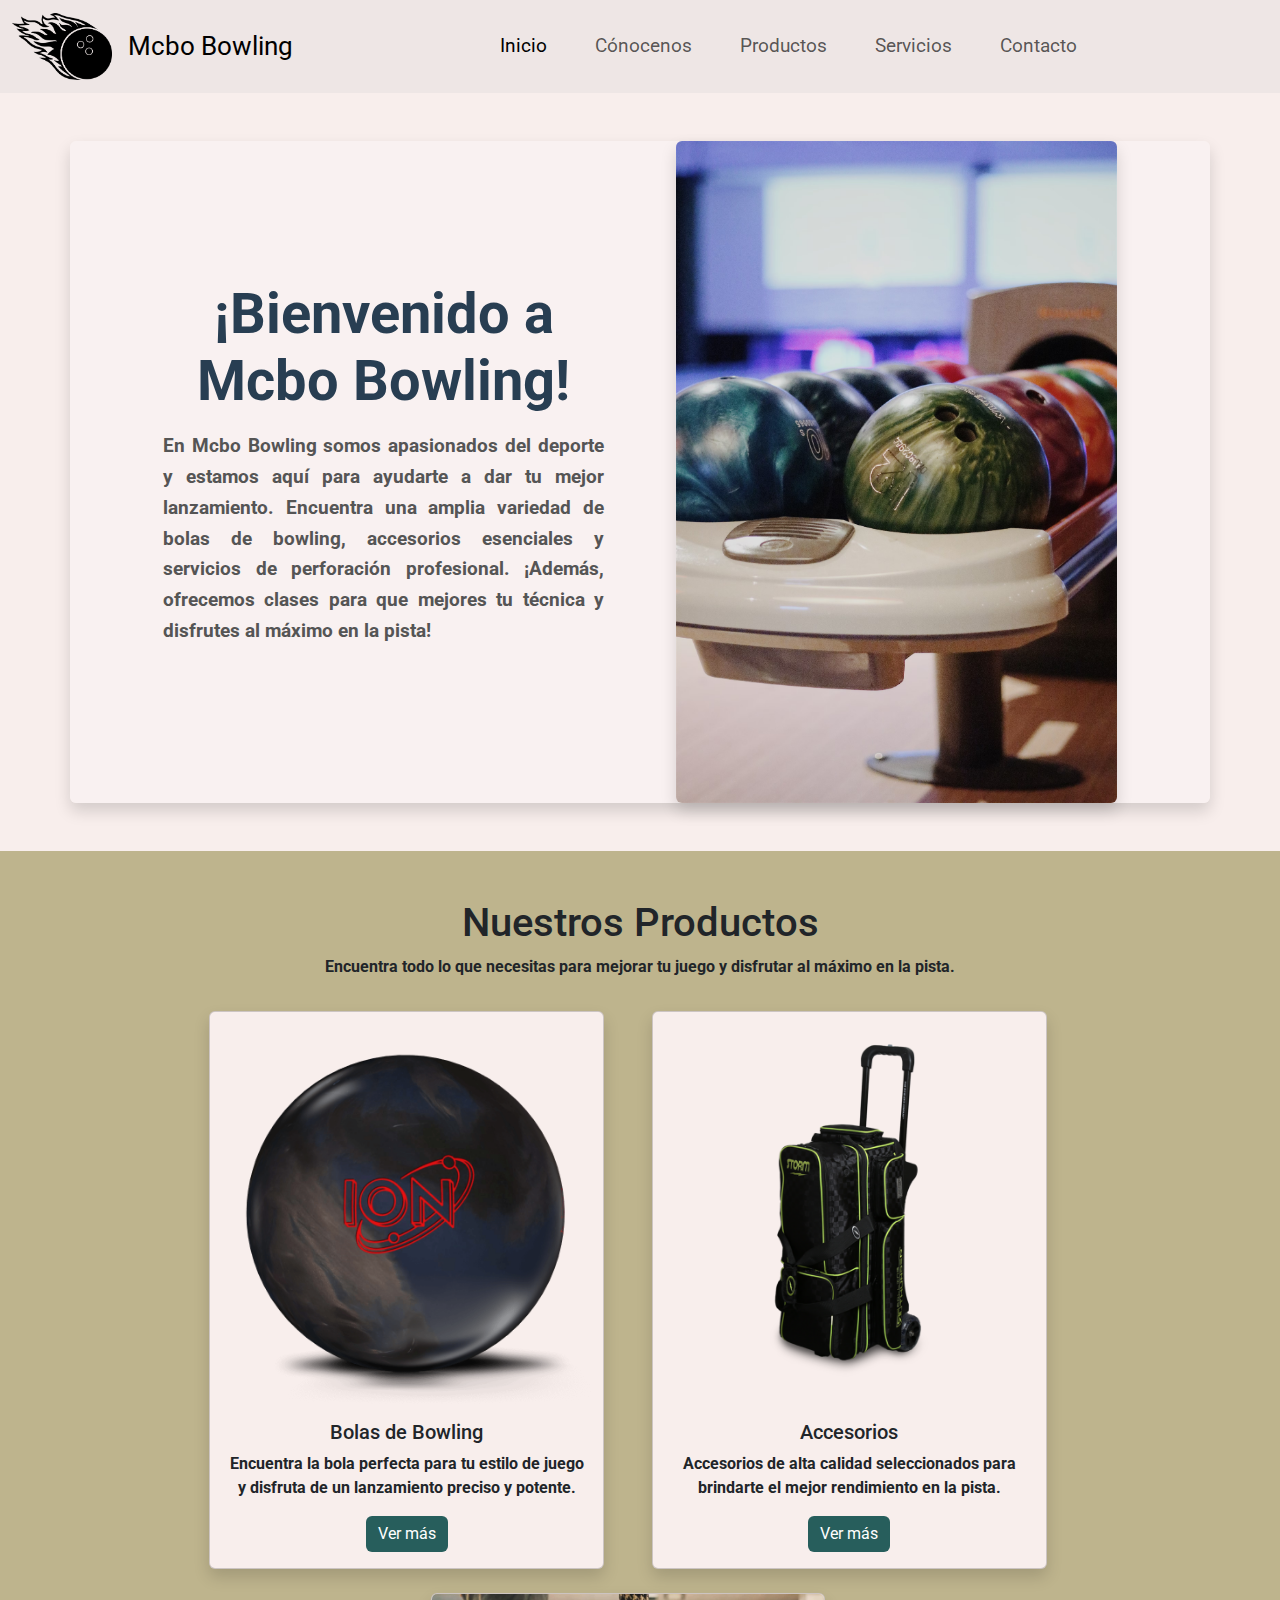
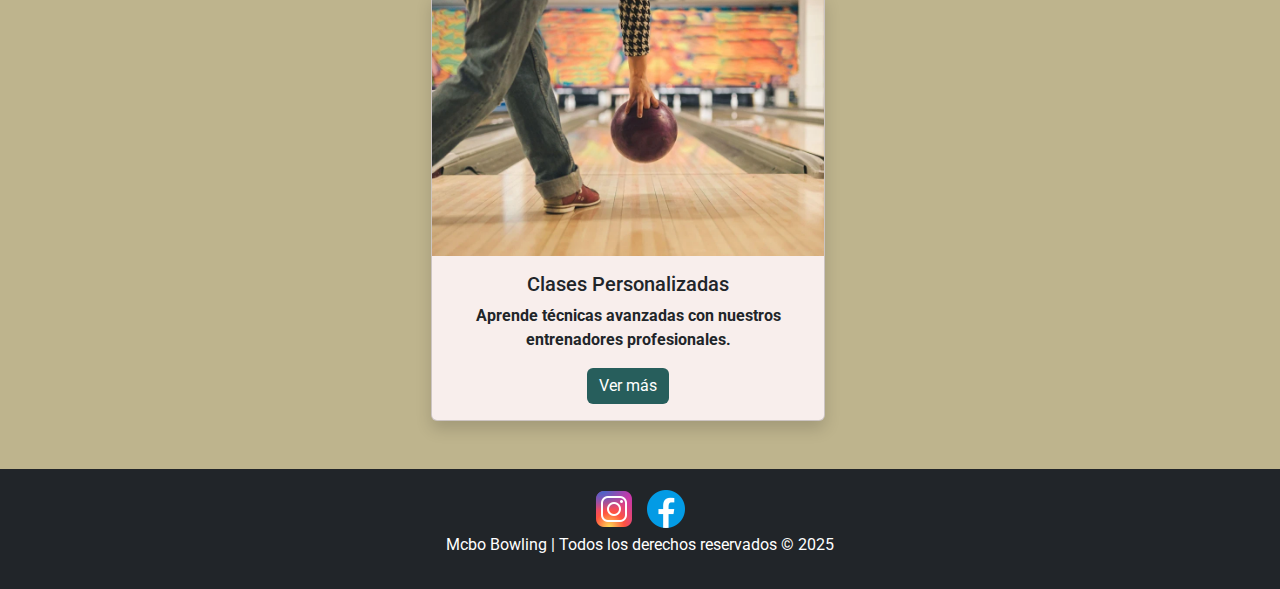
==== index.html @ 4216697a "Entrega número 2 de Codehouse" ====
<!DOCTYPE html>
<html lang="es">
<head>
    <meta charset="UTF-8">
    <meta name="viewport" content="width=device-width, initial-scale=1.0">
    <!-- Fonts -->
    <link rel="preconnect" href="https://fonts.googleapis.com">
    <link rel="preconnect" href="https://fonts.gstatic.com" crossorigin>
    <link href="https://fonts.googleapis.com/css2?family=Roboto:ital,wght@0,100..900;1,100..900&display=swap" rel="stylesheet">
    <!-- Favicon -->
    <link rel="icon" href="img/favicon.ico" type="image/x-icon">

    <title>Mcbo Bowling | Store</title>
    <!-- Bootstrap -->
    <link href="https://cdn.jsdelivr.net/npm/bootstrap@5.3.3/dist/css/bootstrap.min.css" rel="stylesheet" integrity="sha384-QWTKZyjpPEjISv5WaRU9OFeRpok6YctnYmDr5pNlyT2bRjXh0JMhjY6hW+ALEwIH" crossorigin="anonymous">
    <!-- Custom CSS -->
    <link rel="stylesheet" href="./css/styles.css">
</head>

<body>
    <!-- Navbar -->
  <nav class="navbar navbar-expand-lg navbar-light  fixed-top">
    <div class="container-fluid">
      <a class="navbar-brand d-flex align-items-center " href="#">
        <img class="me-3" src="./img/logo.png" alt="logo">
        Mcbo Bowling
      </a>
      <button class="navbar-toggler" type="button" data-bs-toggle="collapse" data-bs-target="#navbarNav" aria-controls="navbarNav" aria-expanded="false" aria-label="Toggle navigation">
        <span class="navbar-toggler-icon"></span>
      </button>
      <div class="collapse navbar-collapse text-center" id="navbarNav">
        <ul class="navbar-nav w-100 d-flex justify-content-center">
          <li class="nav-item">
            <a class="nav-link active" aria-current="page" href="#">Inicio</a>
          </li>
          <li class="nav-item">
            <a class="nav-link" href="./pages/conocenos.html">Cónocenos</a>
          </li>
          <li class="nav-item">
            <a class="nav-link" href="./pages/productos.html">Productos</a>
          </li>
          <li class="nav-item">
            <a class="nav-link" href="./pages/servicios.html">Servicios</a>
          </li>
          <li class="nav-item">
            <a class="nav-link" href="./pages/contactanos.html">Contacto</a>
          </li>
        </ul>
      </div>
    </div>
  </nav>

  <!-- Main Content -->
  <main class="">

    <!-- Hero -->
    <div class="container hero-container row my-5 mx-auto gap-5 justify-content-center align-items-center rounded shadow">

      <div class="col-12 col-md-5 text-center justify-content-center  hero-text">
        <h1 class="hero-title">¡Bienvenido a Mcbo Bowling!</h1>
        <p class="hero-paragraph">En Mcbo Bowling somos apasionados del deporte y estamos aquí para ayudarte a dar tu mejor lanzamiento. Encuentra una amplia variedad de bolas de bowling, accesorios esenciales y servicios de perforación profesional. ¡Además, ofrecemos clases para que mejores tu técnica y disfrutes al máximo en la pista!</p>
      </div>
      <div class="col-12 col-md-5 hero-image justify-content-end"> 
        <img class="img-fluid rounded shadow" src="./img/hero-img.png" alt="hero image">
      </div>
    </div>

    <!-- Products Section -->
      
    <section class="products-section py-5">
      <div class="container text-center pb-3">
        <h2 class="products-title">Nuestros Productos</h2>
        <p>Encuentra todo lo que necesitas para mejorar tu juego y disfrutar al máximo en la pista.</p>
      </div>

      
        <div class="container-fluid container-products  row justify-content-center gap-4">
        <!-- Card 1 -->
        <div class="col-12 col-md-4 product-card ">
            <div class="card shadow h-100">
                <img src="./img/bowling_ball.png" class="card-img-top img-fluid " alt="Bola de bowling">
                <div class="card-body text-center">
                    <h5 class="card-title">Bolas de Bowling</h5>
                    <p class="card-text">Encuentra la bola perfecta para tu estilo de juego y disfruta de un lanzamiento preciso y potente.</p>
                    <a href="#" class="btn btn-primary">Ver más</a>
                </div>
            </div>
        </div>

        <!-- Card 2 -->
        <div class="col-12 col-md-4 product-card">
            <div class="card shadow h-100">
                <img src="./img/accesorio1.jpg" class="card-img-top img-fluid" alt="Bola de bowling">
                <div class="card-body text-center">
                    <h5 class="card-title">Accesorios</h5>
                    <p class="card-text">Accesorios de alta calidad seleccionados para brindarte el mejor rendimiento en la pista.</p>
                    <a href="#" class="btn btn-primary">Ver más</a>
                </div>
            </div>
        </div>

        <!-- Card 3 -->
        <div class="col-12 col-md-4 product-card">
            <div class="card shadow h-100">
              <img src="./img/clases.jpg" class="card-img-top img-fluid" alt="Bola de bowling">
              <div class="card-body text-center">
                <h5 class="card-title">Clases Personalizadas</h5>
                <p class="card-text">Aprende técnicas avanzadas con nuestros entrenadores profesionales.</p>
                <a href="#" class="btn btn-primary">Ver más</a>
              </div>
            </div>
        </div>
    </div>
  </section>
</main>

<!-- Footer -->

<footer>
    <div class="container-fluid bg-dark text-white text-center p-3">
      <a href="http://instagram.com" target="_blank"><img src="../img/instagram.png" alt="logo de instagram"></a>
      <a href="http://facebook.com" target="_blank"><img src="../img/facebook.png" alt="logo de facebook"></a>
      <p>Mcbo Bowling | Todos los derechos reservados &copy; 2025</p>
    </div>


</footer>

    
    <script src="https://cdn.jsdelivr.net/npm/bootstrap@5.3.3/dist/js/bootstrap.bundle.min.js" integrity="sha384-YvpcrYf0tY3lHB60NNkmXc5s9fDVZLESaAA55NDzOxhy9GkcIdslK1eN7N6jIeHz" crossorigin="anonymous"></script>
</body>
</html>
---- css/styles.css ----
/* General Styles */

*{
    margin: 0;
    padding: 0;
    box-sizing: border-box;
}


body{
    min-height: 100vh;
    padding-top: 93px;
    background-color: #f8eeec;
    font-family: 'Roboto', sans-serif;
    display: flex;
    flex-direction: column;
}

main {
    flex: 1;
}

.btn{
    background-color: #275e5c;
    border: none;
}

/* Navbar Styles */

.navbar{
    background-color: #eee6e5;
}

.navbar-brand img{
    width: 100px; height: auto;
}

.navbar-brand{
    font-size: 1.6rem;
}

.navbar-nav{
    font-size: 1.2rem;
}

.nav-item{
    padding: 0 1rem;
}

@media (max-width: 390px) {
    .navbar-brand {
        font-size: 1.3rem;
    }


}

/* Index Page */

/* Main  Styles */

.hero-container{
    background-color: #faf2f2b6;
}

.hero-text{
    color: #283e52;
}

.hero-title{ 
    text-align: center;
    font-size: 3.5rem;
    font-weight: bold;
    margin-bottom: 1rem;
}

.hero-paragraph{
    font-size: 1.2rem;
    font-weight: bold;
    line-height: 1.6;
    color: #555;
    text-align: justify;
}

/* Product Section Styles */

.products-section{
    background-color: #beb48d;
    font-weight: bold;
}

.products-title{
    font-size: 2.5rem;
}


.card{
    background-color: #f8eeec;
}

/* Conocenos Page */

.conocenos-container img{
    width: 100%;
    max-width: 400px;
    height: auto;
}

.team-member img{
    width: 100%;
    max-width: 400px;
    height: auto;
}



/* Productos page */

.carousel{
    width: 300px;
}

.carousel-item{
   background-color:#adacb1 ; 
}


/* Servicios Page */



/* Contacto Page */
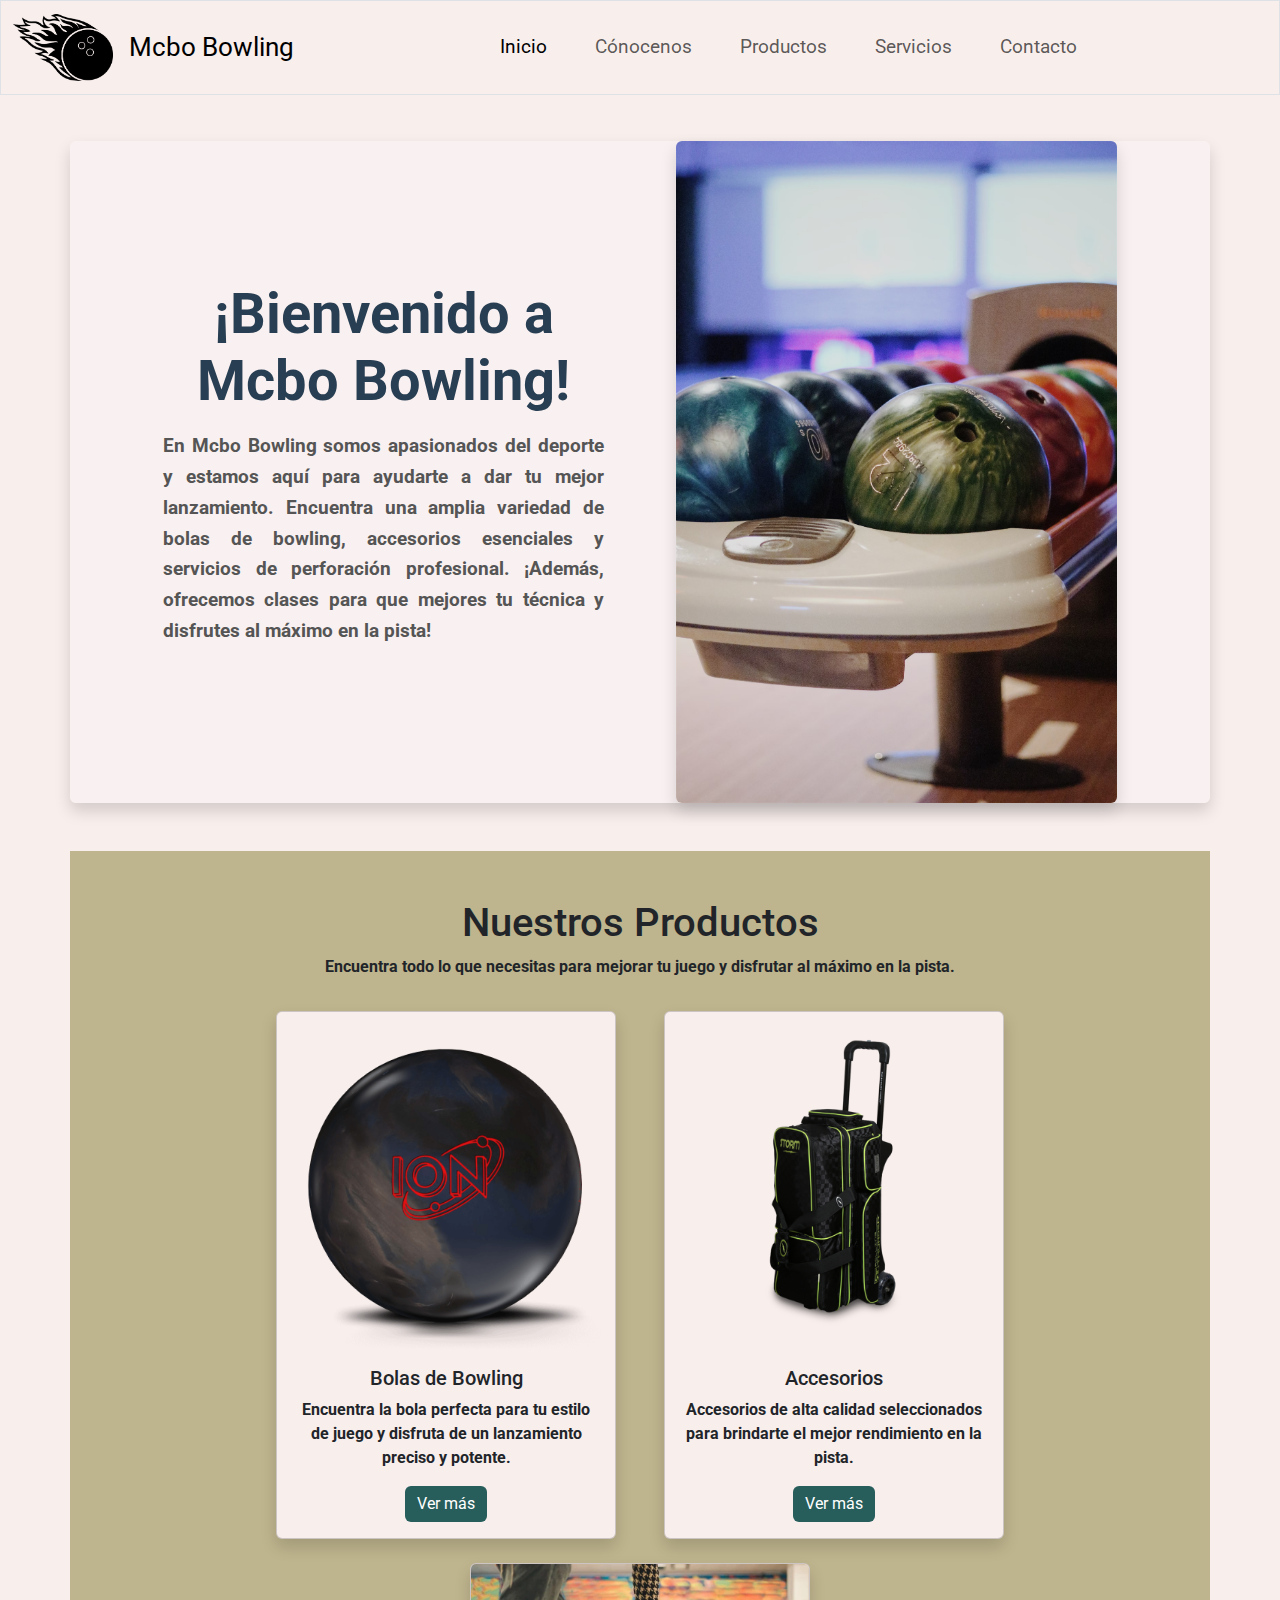
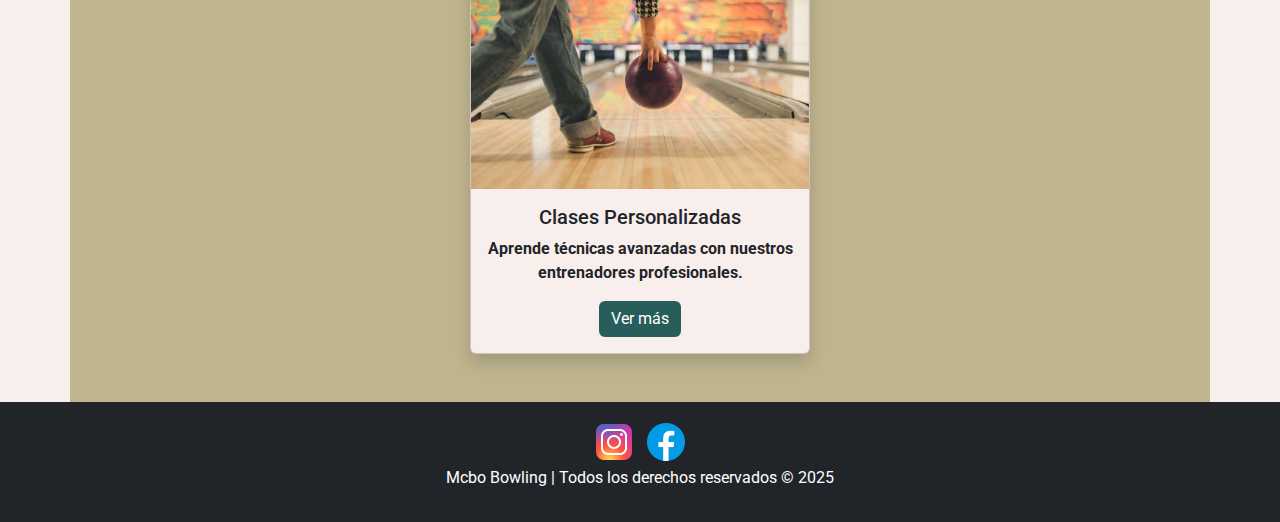
==== commit d63dfda5: "Proyecto Inicial" ====
--- a/index.html
+++ b/index.html
@@ -19,114 +19,106 @@
 
 <body>
     <!-- Navbar -->
-  <nav class="navbar navbar-expand-lg navbar-light  fixed-top">
-    <div class="container-fluid">
-      <a class="navbar-brand d-flex align-items-center " href="#">
-        <img class="me-3" src="./img/logo.png" alt="logo">
-        Mcbo Bowling
-      </a>
-      <button class="navbar-toggler" type="button" data-bs-toggle="collapse" data-bs-target="#navbarNav" aria-controls="navbarNav" aria-expanded="false" aria-label="Toggle navigation">
-        <span class="navbar-toggler-icon"></span>
-      </button>
-      <div class="collapse navbar-collapse text-center" id="navbarNav">
-        <ul class="navbar-nav w-100 d-flex justify-content-center">
-          <li class="nav-item">
-            <a class="nav-link active" aria-current="page" href="#">Inicio</a>
-          </li>
-          <li class="nav-item">
-            <a class="nav-link" href="./pages/conocenos.html">Cónocenos</a>
-          </li>
-          <li class="nav-item">
-            <a class="nav-link" href="./pages/productos.html">Productos</a>
-          </li>
-          <li class="nav-item">
-            <a class="nav-link" href="./pages/servicios.html">Servicios</a>
-          </li>
-          <li class="nav-item">
-            <a class="nav-link" href="./pages/contactanos.html">Contacto</a>
-          </li>
-        </ul>
-      </div>
-    </div>
-  </nav>
+    <nav class="navbar navbar-expand-lg navbar-light fixed-top border">
+        <div class="container-fluid">
+            <a class="navbar-brand d-flex align-items-center" href="#">
+                <img class="me-3" src="./img/logo.png" alt="logo">
+                Mcbo Bowling
+            </a>
+            <button class="navbar-toggler" type="button" data-bs-toggle="collapse" data-bs-target="#navbarNav" aria-controls="navbarNav" aria-expanded="false" aria-label="Toggle navigation">
+                <span class="navbar-toggler-icon"></span>
+            </button>
+            <div class="collapse navbar-collapse text-center" id="navbarNav">
+                <ul class="navbar-nav w-100 d-flex justify-content-center">
+                    <li class="nav-item">
+                        <a class="nav-link active" aria-current="page" href="#">Inicio</a>
+                    </li>
+                    <li class="nav-item">
+                        <a class="nav-link" href="./pages/conocenos.html">Cónocenos</a>
+                    </li>
+                    <li class="nav-item">
+                        <a class="nav-link" href="./pages/productos.html">Productos</a>
+                    </li>
+                    <li class="nav-item">
+                        <a class="nav-link" href="./pages/servicios.html">Servicios</a>
+                    </li>
+                    <li class="nav-item">
+                        <a class="nav-link" href="./pages/contactanos.html">Contacto</a>
+                    </li>
+                </ul>
+            </div>
+        </div>
+    </nav>
 
-  <!-- Main Content -->
-  <main class="">
-
-    <!-- Hero -->
-    <div class="container hero-container row my-5 mx-auto gap-5 justify-content-center align-items-center rounded shadow">
-
-      <div class="col-12 col-md-5 text-center justify-content-center  hero-text">
-        <h1 class="hero-title">¡Bienvenido a Mcbo Bowling!</h1>
-        <p class="hero-paragraph">En Mcbo Bowling somos apasionados del deporte y estamos aquí para ayudarte a dar tu mejor lanzamiento. Encuentra una amplia variedad de bolas de bowling, accesorios esenciales y servicios de perforación profesional. ¡Además, ofrecemos clases para que mejores tu técnica y disfrutes al máximo en la pista!</p>
-      </div>
-      <div class="col-12 col-md-5 hero-image justify-content-end"> 
-        <img class="img-fluid rounded shadow" src="./img/hero-img.png" alt="hero image">
-      </div>
-    </div>
-
-    <!-- Products Section -->
-      
-    <section class="products-section py-5">
-      <div class="container text-center pb-3">
-        <h2 class="products-title">Nuestros Productos</h2>
-        <p>Encuentra todo lo que necesitas para mejorar tu juego y disfrutar al máximo en la pista.</p>
-      </div>
-
-      
-        <div class="container-fluid container-products  row justify-content-center gap-4">
-        <!-- Card 1 -->
-        <div class="col-12 col-md-4 product-card ">
-            <div class="card shadow h-100">
-                <img src="./img/bowling_ball.png" class="card-img-top img-fluid " alt="Bola de bowling">
-                <div class="card-body text-center">
-                    <h5 class="card-title">Bolas de Bowling</h5>
-                    <p class="card-text">Encuentra la bola perfecta para tu estilo de juego y disfruta de un lanzamiento preciso y potente.</p>
-                    <a href="#" class="btn btn-primary">Ver más</a>
-                </div>
+    <!-- Main Content -->
+    <main>
+        <!-- Hero -->
+        <div class="container hero-container row my-5 mx-auto gap-5 justify-content-center align-items-center rounded shadow">
+            <div class="col-12 col-md-5 text-center justify-content-center hero-text">
+                <h1 class="hero-title">¡Bienvenido a Mcbo Bowling!</h1>
+                <p class="hero-paragraph">En Mcbo Bowling somos apasionados del deporte y estamos aquí para ayudarte a dar tu mejor lanzamiento. Encuentra una amplia variedad de bolas de bowling, accesorios esenciales y servicios de perforación profesional. ¡Además, ofrecemos clases para que mejores tu técnica y disfrutes al máximo en la pista!</p>
+            </div>
+            <div class="col-12 col-md-5 hero-image justify-content-end">
+                <img class="img-fluid rounded shadow" src="./img/hero-img.png" alt="hero image">
             </div>
         </div>
 
-        <!-- Card 2 -->
-        <div class="col-12 col-md-4 product-card">
-            <div class="card shadow h-100">
-                <img src="./img/accesorio1.jpg" class="card-img-top img-fluid" alt="Bola de bowling">
-                <div class="card-body text-center">
-                    <h5 class="card-title">Accesorios</h5>
-                    <p class="card-text">Accesorios de alta calidad seleccionados para brindarte el mejor rendimiento en la pista.</p>
-                    <a href="#" class="btn btn-primary">Ver más</a>
+        <!-- Products Section -->
+        <section class="products-section container py-5 d-flex flex-column justify-content-center align-items-center">
+            <div class="container text-center pb-3">
+                <h2 class="products-title">Nuestros Productos</h2>
+                <p>Encuentra todo lo que necesitas para mejorar tu juego y disfrutar al máximo en la pista.</p>
+            </div>
+
+            <div class="container-fluid container-products row justify-content-center gap-4">
+                <!-- Card 1 -->
+                <div class="col-12 col-md-4 product-card">
+                    <div class="card shadow h-100">
+                        <img src="./img/bowling_ball.png" class="card-img-top img-fluid" alt="Bola de bowling">
+                        <div class="card-body text-center">
+                            <h5 class="card-title">Bolas de Bowling</h5>
+                            <p class="card-text">Encuentra la bola perfecta para tu estilo de juego y disfruta de un lanzamiento preciso y potente.</p>
+                            <a href="./pages/productos.html" class="btn btn-primary">Ver más</a>
+                        </div>
+                    </div>
+                </div>
+
+                <!-- Card 2 -->
+                <div class="col-12 col-md-4 product-card">
+                    <div class="card shadow h-100">
+                        <img src="./img/accesorio1.jpg" class="card-img-top img-fluid" alt="Bola de bowling">
+                        <div class="card-body text-center">
+                            <h5 class="card-title">Accesorios</h5>
+                            <p class="card-text">Accesorios de alta calidad seleccionados para brindarte el mejor rendimiento en la pista.</p>
+                            <a href="./pages/productos.html" class="btn btn-primary">Ver más</a>
+                        </div>
+                    </div>
+                </div>
+
+                <!-- Card 3 -->
+                <div class="col-12 col-md-4 product-card">
+                    <div class="card shadow h-100">
+                        <img src="./img/clases.jpg" class="card-img-top img-fluid" alt="Bola de bowling">
+                        <div class="card-body text-center">
+                            <h5 class="card-title">Clases Personalizadas</h5>
+                            <p class="card-text">Aprende técnicas avanzadas con nuestros entrenadores profesionales.</p>
+                            <a href="./pages/servicios.html" class="btn btn-primary">Ver más</a>
+                        </div>
+                    </div>
                 </div>
             </div>
+        </section>
+    </main>
+
+    <!-- Footer -->
+    <footer>
+        <div class="container-fluid bg-dark text-white text-center p-3">
+            <a href="http://instagram.com" target="_blank"><img src="img/instagram.png" alt="logo de instagram"></a>
+            <a href="http://facebook.com" target="_blank"><img src="img/facebook.png" alt="logo de facebook"></a>
+            <p>Mcbo Bowling | Todos los derechos reservados &copy; 2025</p>
         </div>
+    </footer>
 
-        <!-- Card 3 -->
-        <div class="col-12 col-md-4 product-card">
-            <div class="card shadow h-100">
-              <img src="./img/clases.jpg" class="card-img-top img-fluid" alt="Bola de bowling">
-              <div class="card-body text-center">
-                <h5 class="card-title">Clases Personalizadas</h5>
-                <p class="card-text">Aprende técnicas avanzadas con nuestros entrenadores profesionales.</p>
-                <a href="#" class="btn btn-primary">Ver más</a>
-              </div>
-            </div>
-        </div>
-    </div>
-  </section>
-</main>
-
-<!-- Footer -->
-
-<footer>
-    <div class="container-fluid bg-dark text-white text-center p-3">
-      <a href="http://instagram.com" target="_blank"><img src="../img/instagram.png" alt="logo de instagram"></a>
-      <a href="http://facebook.com" target="_blank"><img src="../img/facebook.png" alt="logo de facebook"></a>
-      <p>Mcbo Bowling | Todos los derechos reservados &copy; 2025</p>
-    </div>
-
-
-</footer>
-
-    
     <script src="https://cdn.jsdelivr.net/npm/bootstrap@5.3.3/dist/js/bootstrap.bundle.min.js" integrity="sha384-YvpcrYf0tY3lHB60NNkmXc5s9fDVZLESaAA55NDzOxhy9GkcIdslK1eN7N6jIeHz" crossorigin="anonymous"></script>
 </body>
 </html>
--- a/css/styles.css
+++ b/css/styles.css
@@ -28,7 +28,7 @@
 /* Navbar Styles */
 
 .navbar{
-    background-color: #eee6e5;
+    background-color: #f8eeec;
 }
 
 .navbar-brand img{
@@ -100,15 +100,28 @@
 
 /* Conocenos Page */
 
+.mission-vision-container div{
+    background-color: #dfd6b5;
+}
+
+.main-conocenos{
+    color: #283e52;
+    background: url('img/bolera-fondo-desenfocado.jpg') no-repeat center center fixed;
+    background-size: cover;
+}
+
 .conocenos-container img{
     width: 100%;
     max-width: 400px;
     height: auto;
 }
 
+.team-member{
+    padding: 0;
+}
+
 .team-member img{
     width: 100%;
-    max-width: 400px;
     height: auto;
 }
 
@@ -127,6 +140,9 @@
 
 /* Servicios Page */
 
+.services-hero{
+    background-color: #beb48d;
+}
 
 
 /* Contacto Page */
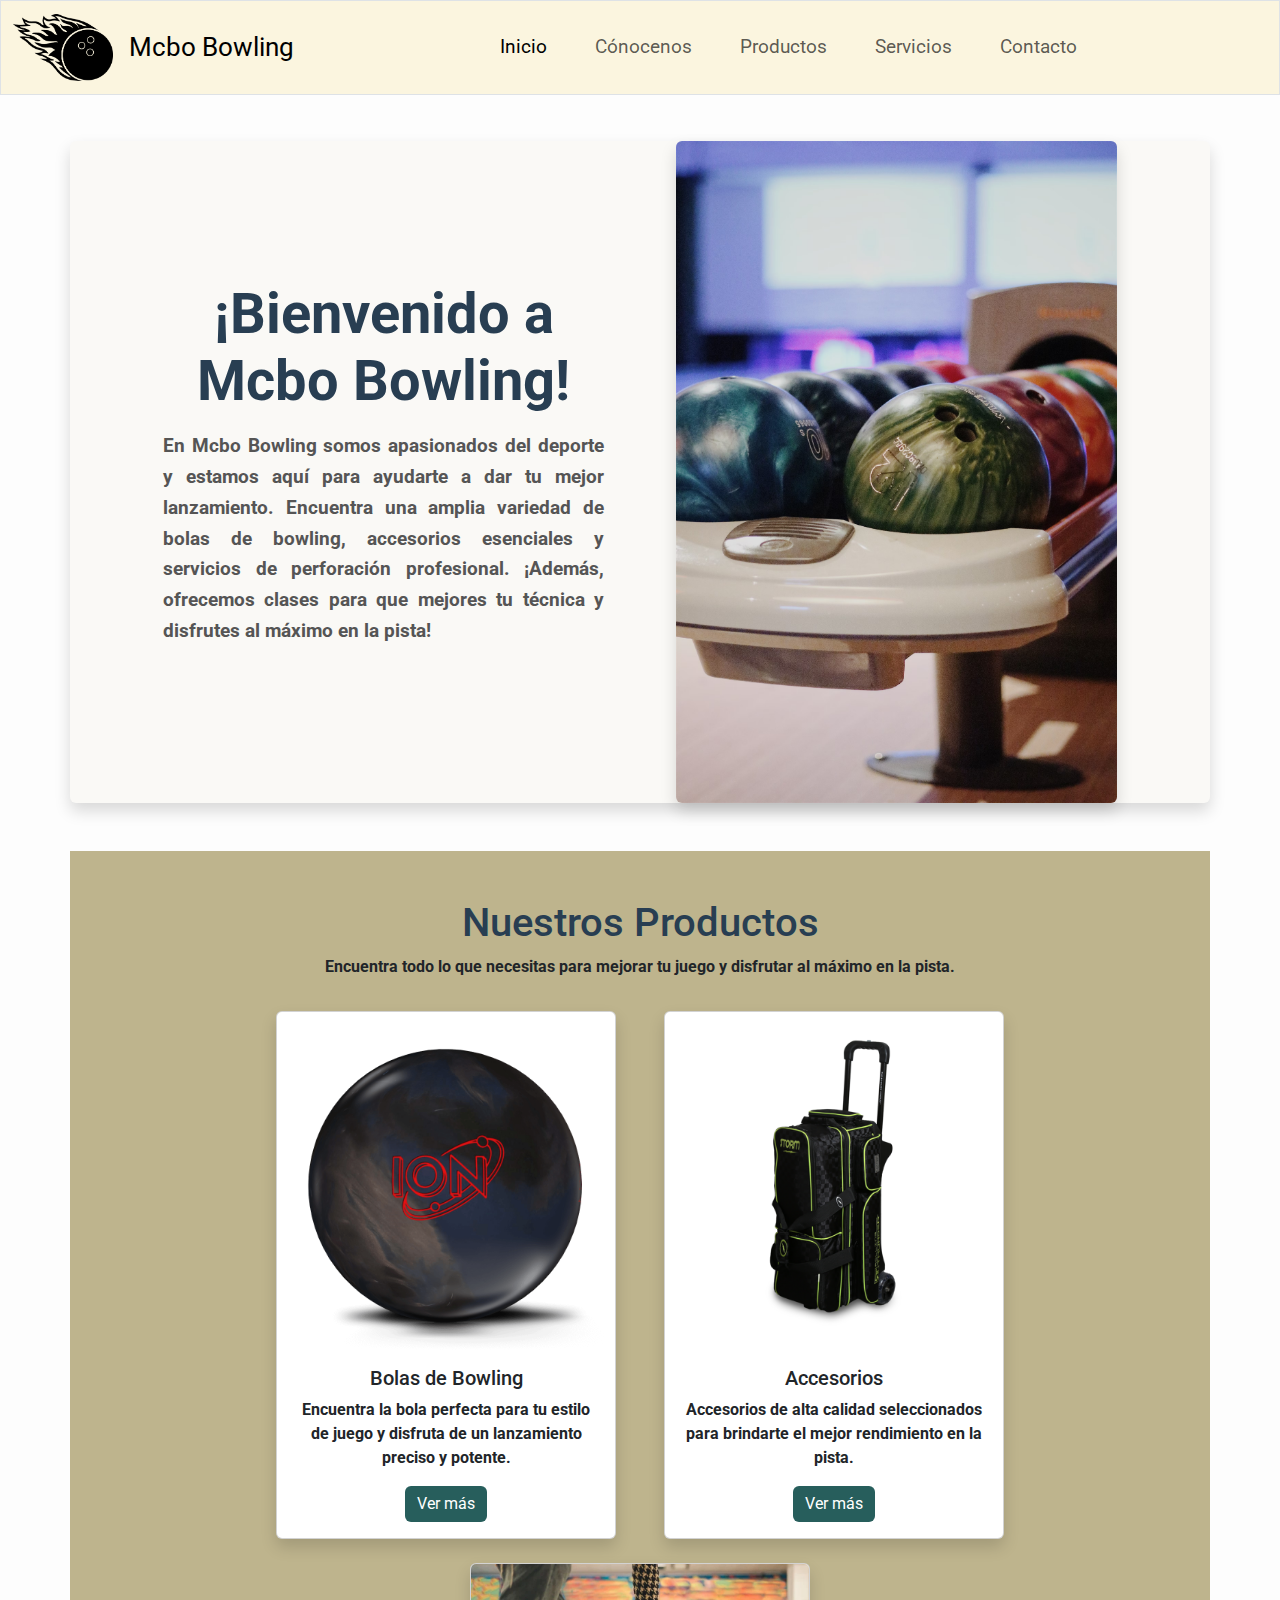
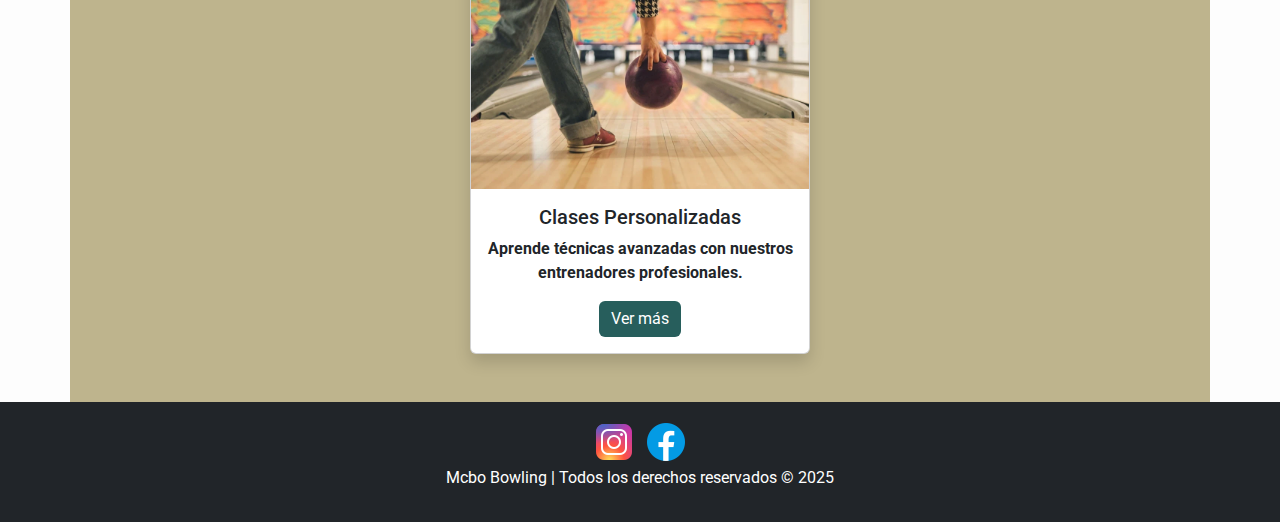
==== commit 083f4472: "Implementación de SASS en el proyecto y cambio de algunos estilos" ====
--- a/index.html
+++ b/index.html
@@ -55,7 +55,7 @@
         <!-- Hero -->
         <div class="container hero-container row my-5 mx-auto gap-5 justify-content-center align-items-center rounded shadow">
             <div class="col-12 col-md-5 text-center justify-content-center hero-text">
-                <h1 class="hero-title">¡Bienvenido a Mcbo Bowling!</h1>
+                <h1 class="hero-title">¡Bienvenido a  Mcbo Bowling!</h1>
                 <p class="hero-paragraph">En Mcbo Bowling somos apasionados del deporte y estamos aquí para ayudarte a dar tu mejor lanzamiento. Encuentra una amplia variedad de bolas de bowling, accesorios esenciales y servicios de perforación profesional. ¡Además, ofrecemos clases para que mejores tu técnica y disfrutes al máximo en la pista!</p>
             </div>
             <div class="col-12 col-md-5 hero-image justify-content-end">
--- a/css/styles.css
+++ b/css/styles.css
@@ -1,149 +1,110 @@
-/* General Styles */
-
-*{
-    margin: 0;
-    padding: 0;
-    box-sizing: border-box;
+* {
+  margin: 0;
+  padding: 0;
+  box-sizing: border-box;
 }
 
-
-body{
-    min-height: 100vh;
-    padding-top: 93px;
-    background-color: #f8eeec;
-    font-family: 'Roboto', sans-serif;
-    display: flex;
-    flex-direction: column;
+body {
+  min-height: 100vh;
+  padding-top: 93px;
+  background-color: #FDFDFD;
+  font-family: "Roboto", sans-serif;
+  display: flex;
+  flex-direction: column;
 }
 
 main {
-    flex: 1;
+  flex: 1;
+}
+main h1, main h2, main h3 {
+  color: #283e52;
 }
 
-.btn{
-    background-color: #275e5c;
-    border: none;
+.btn {
+  background-color: #275e5c;
+  border: none;
 }
 
-/* Navbar Styles */
-
-.navbar{
-    background-color: #f8eeec;
+.navbar {
+  background-color: #FBF5DF;
+}
+.navbar .navbar-brand {
+  font-size: 1.6rem;
+}
+@media (max-width: 390px) {
+  .navbar .navbar-brand {
+    font-size: 1.3rem;
+  }
+}
+.navbar img {
+  width: 100px;
+  height: auto;
 }
 
-.navbar-brand img{
-    width: 100px; height: auto;
+.navbar-nav {
+  font-size: 1.2rem;
+}
+.navbar-nav .nav-item {
+  padding: 0 1rem;
 }
 
-.navbar-brand{
-    font-size: 1.6rem;
+.hero-container {
+  background-color: #FAF9F6;
+}
+.hero-container .hero-text {
+  color: #283e52;
+}
+.hero-container .hero-text .hero-title {
+  text-align: center;
+  font-size: 3.5rem;
+  font-weight: bold;
+  margin-bottom: 1rem;
+}
+.hero-container .hero-text .hero-paragraph {
+  font-size: 1.2rem;
+  font-weight: bold;
+  line-height: 1.6;
+  color: #555;
+  text-align: justify;
 }
 
-.navbar-nav{
-    font-size: 1.2rem;
+.products-section {
+  background-color: #beb48d;
+  font-weight: bold;
+}
+.products-section .products-title {
+  font-size: 2.5rem;
+  color: #283e52;
 }
 
-.nav-item{
-    padding: 0 1rem;
+.main-conocenos .conocenos-container img {
+  width: 100%;
+  max-width: 400px;
+  height: auto;
+}
+.main-conocenos .mission-vision-container .card {
+  background-color: #dfd6b5;
+}
+.main-conocenos .team-section .team-member {
+  padding: 0;
+}
+.main-conocenos .team-section .team-member img {
+  width: 100%;
+  height: auto;
 }
 
-@media (max-width: 390px) {
-    .navbar-brand {
-        font-size: 1.3rem;
-    }
-
-
+main .carousel {
+  width: 300px;
+}
+main .carousel-item {
+  background-color: #adacb1;
 }
 
-/* Index Page */
-
-/* Main  Styles */
-
-.hero-container{
-    background-color: #faf2f2b6;
+main .services-hero {
+  background-color: #beb48d;
+}
+main .pricing-section .card {
+  background-color: #beb48d;
 }
 
-.hero-text{
-    color: #283e52;
-}
-
-.hero-title{ 
-    text-align: center;
-    font-size: 3.5rem;
-    font-weight: bold;
-    margin-bottom: 1rem;
-}
-
-.hero-paragraph{
-    font-size: 1.2rem;
-    font-weight: bold;
-    line-height: 1.6;
-    color: #555;
-    text-align: justify;
-}
-
-/* Product Section Styles */
-
-.products-section{
-    background-color: #beb48d;
-    font-weight: bold;
-}
-
-.products-title{
-    font-size: 2.5rem;
-}
-
-
-.card{
-    background-color: #f8eeec;
-}
-
-/* Conocenos Page */
-
-.mission-vision-container div{
-    background-color: #dfd6b5;
-}
-
-.main-conocenos{
-    color: #283e52;
-    background: url('img/bolera-fondo-desenfocado.jpg') no-repeat center center fixed;
-    background-size: cover;
-}
-
-.conocenos-container img{
-    width: 100%;
-    max-width: 400px;
-    height: auto;
-}
-
-.team-member{
-    padding: 0;
-}
-
-.team-member img{
-    width: 100%;
-    height: auto;
-}
-
-
-
-/* Productos page */
-
-.carousel{
-    width: 300px;
-}
-
-.carousel-item{
-   background-color:#adacb1 ; 
-}
-
-
-/* Servicios Page */
-
-.services-hero{
-    background-color: #beb48d;
-}
-
-
-/* Contacto Page */
-
+/*# sourceMappingURL=styles.css.map */
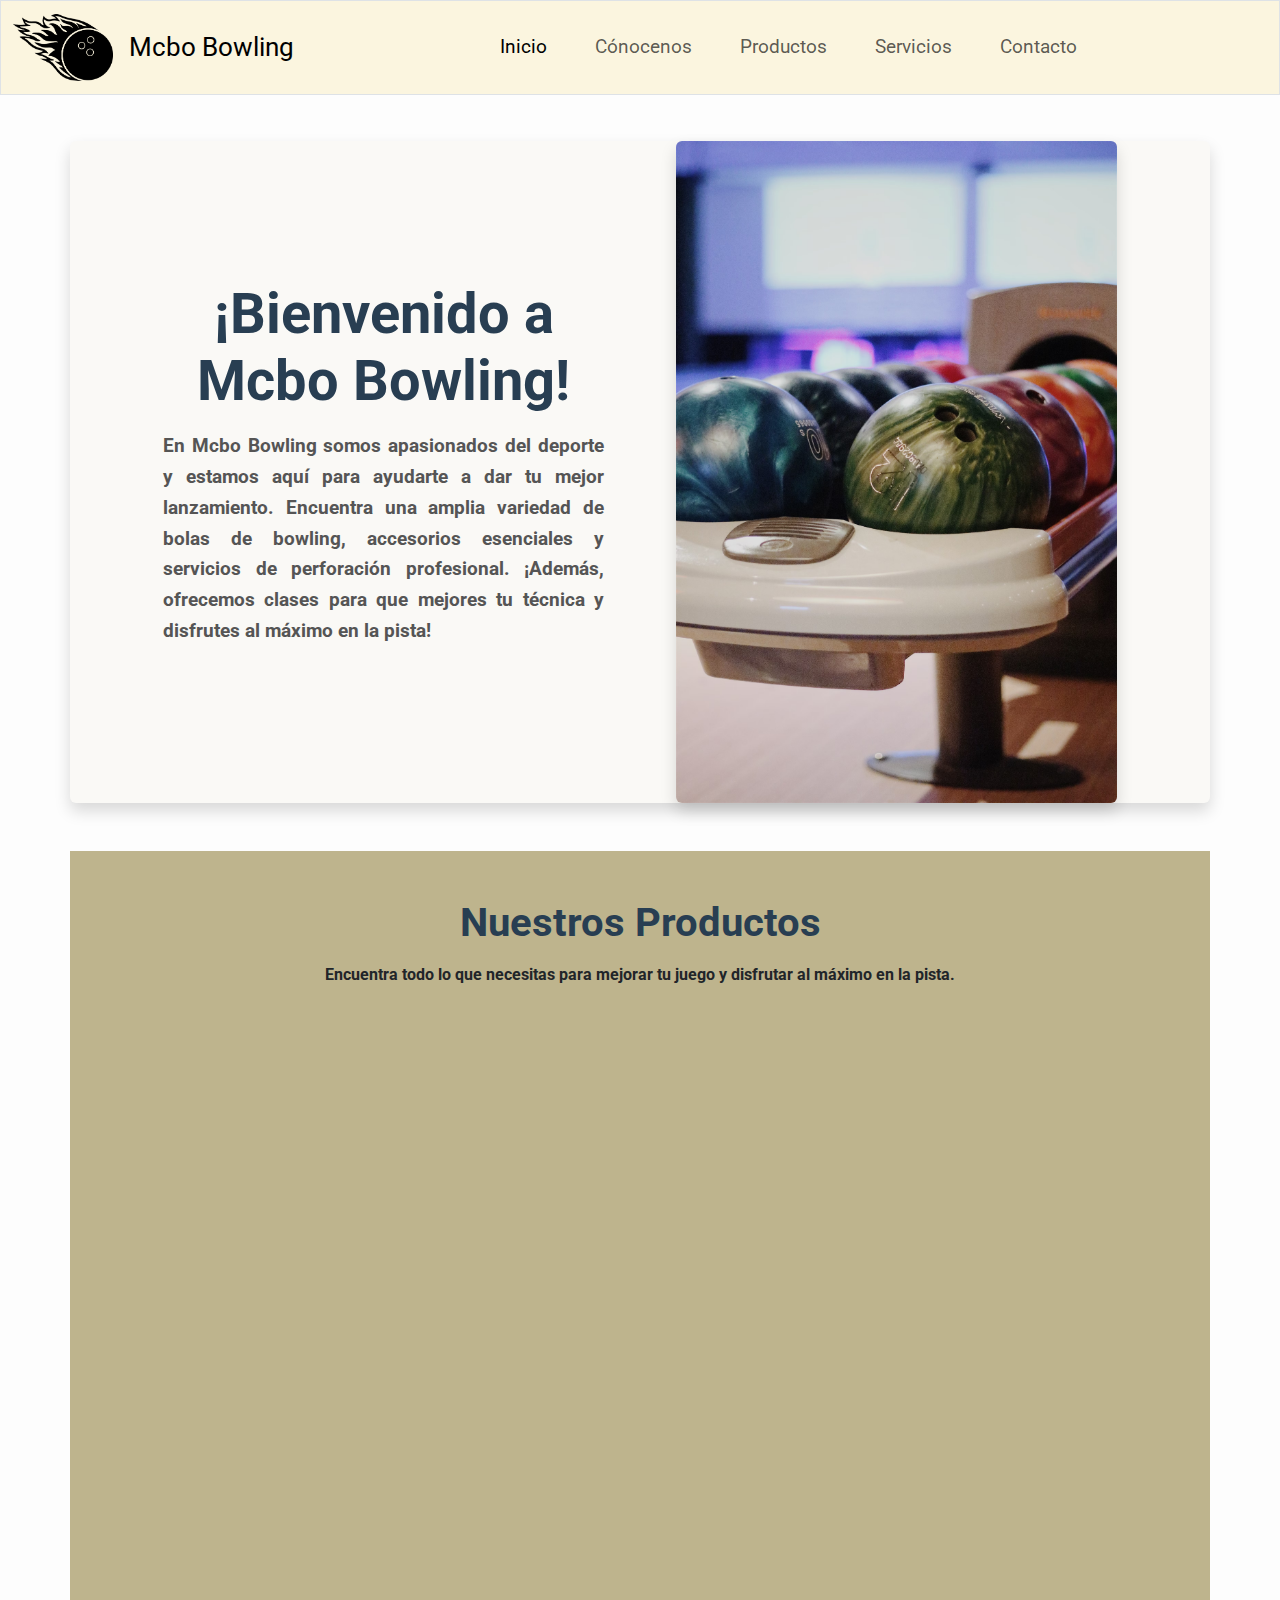
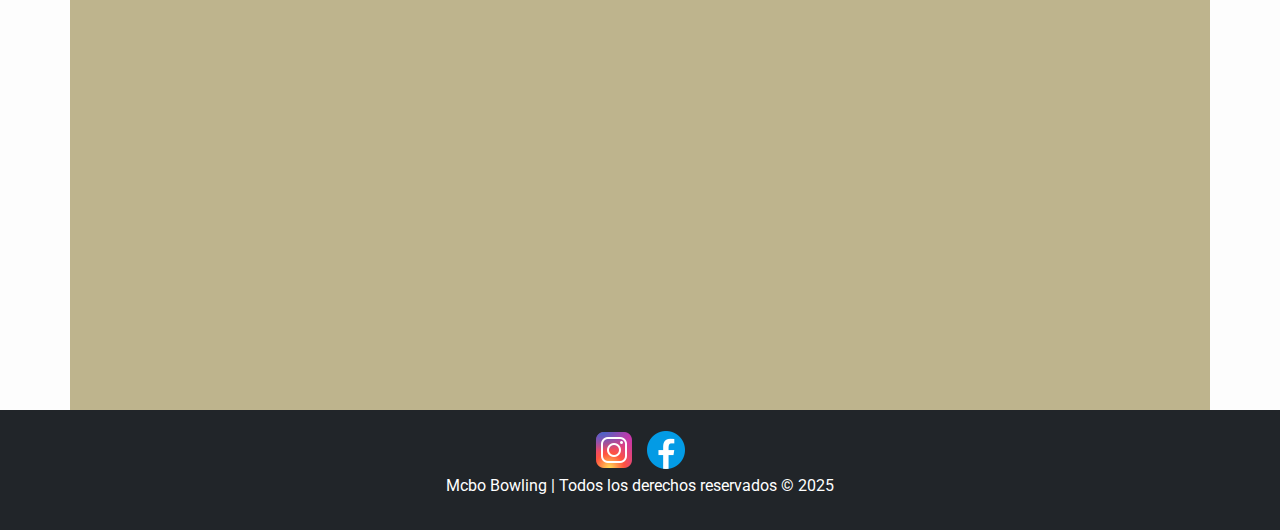
==== commit ad85ca03: "Aplicación de EXTEND en estilos del index e implementación de animaciones en index y conocenos" ====
--- a/index.html
+++ b/index.html
@@ -11,6 +11,8 @@
     <link rel="icon" href="img/favicon.ico" type="image/x-icon">
 
     <title>Mcbo Bowling | Store</title>
+    <!-- AOS -->
+    <link href="https://unpkg.com/aos@2.3.1/dist/aos.css" rel="stylesheet">
     <!-- Bootstrap -->
     <link href="https://cdn.jsdelivr.net/npm/bootstrap@5.3.3/dist/css/bootstrap.min.css" rel="stylesheet" integrity="sha384-QWTKZyjpPEjISv5WaRU9OFeRpok6YctnYmDr5pNlyT2bRjXh0JMhjY6hW+ALEwIH" crossorigin="anonymous">
     <!-- Custom CSS -->
@@ -19,7 +21,7 @@
 
 <body>
     <!-- Navbar -->
-    <nav class="navbar navbar-expand-lg navbar-light fixed-top border">
+    <nav class="navbar navbar-expand-lg navbar-light fixed-top border ">
         <div class="container-fluid">
             <a class="navbar-brand d-flex align-items-center" href="#">
                 <img class="me-3" src="./img/logo.png" alt="logo">
@@ -72,7 +74,7 @@
 
             <div class="container-fluid container-products row justify-content-center gap-4">
                 <!-- Card 1 -->
-                <div class="col-12 col-md-4 product-card">
+                <div class="col-12 col-md-4 product-card" data-aos="flip-left" >
                     <div class="card shadow h-100">
                         <img src="./img/bowling_ball.png" class="card-img-top img-fluid" alt="Bola de bowling">
                         <div class="card-body text-center">
@@ -84,7 +86,7 @@
                 </div>
 
                 <!-- Card 2 -->
-                <div class="col-12 col-md-4 product-card">
+                <div class="col-12 col-md-4 product-card" data-aos="flip-left">
                     <div class="card shadow h-100">
                         <img src="./img/accesorio1.jpg" class="card-img-top img-fluid" alt="Bola de bowling">
                         <div class="card-body text-center">
@@ -96,7 +98,7 @@
                 </div>
 
                 <!-- Card 3 -->
-                <div class="col-12 col-md-4 product-card">
+                <div class="col-12 col-md-4 product-card" data-aos="flip-left">
                     <div class="card shadow h-100">
                         <img src="./img/clases.jpg" class="card-img-top img-fluid" alt="Bola de bowling">
                         <div class="card-body text-center">
@@ -119,7 +121,11 @@
         </div>
     </footer>
 
+    <!-- Bootstrap -->
     <script src="https://cdn.jsdelivr.net/npm/bootstrap@5.3.3/dist/js/bootstrap.bundle.min.js" integrity="sha384-YvpcrYf0tY3lHB60NNkmXc5s9fDVZLESaAA55NDzOxhy9GkcIdslK1eN7N6jIeHz" crossorigin="anonymous"></script>
+    <!-- AOS -->
+    <script src="https://unpkg.com/aos@2.3.1/dist/aos.js"></script>
+    <script>AOS.init();</script>
 </body>
 </html>
 
--- a/css/styles.css
+++ b/css/styles.css
@@ -23,6 +23,12 @@
 .btn {
   background-color: #275e5c;
   border: none;
+}
+
+.hero-container .hero-text .hero-title, .products-section .products-title {
+  color: #283e52;
+  font-weight: bold;
+  margin-bottom: 1rem;
 }
 
 .navbar {
@@ -57,8 +63,6 @@
 .hero-container .hero-text .hero-title {
   text-align: center;
   font-size: 3.5rem;
-  font-weight: bold;
-  margin-bottom: 1rem;
 }
 .hero-container .hero-text .hero-paragraph {
   font-size: 1.2rem;
@@ -74,7 +78,6 @@
 }
 .products-section .products-title {
   font-size: 2.5rem;
-  color: #283e52;
 }
 
 .main-conocenos .conocenos-container img {
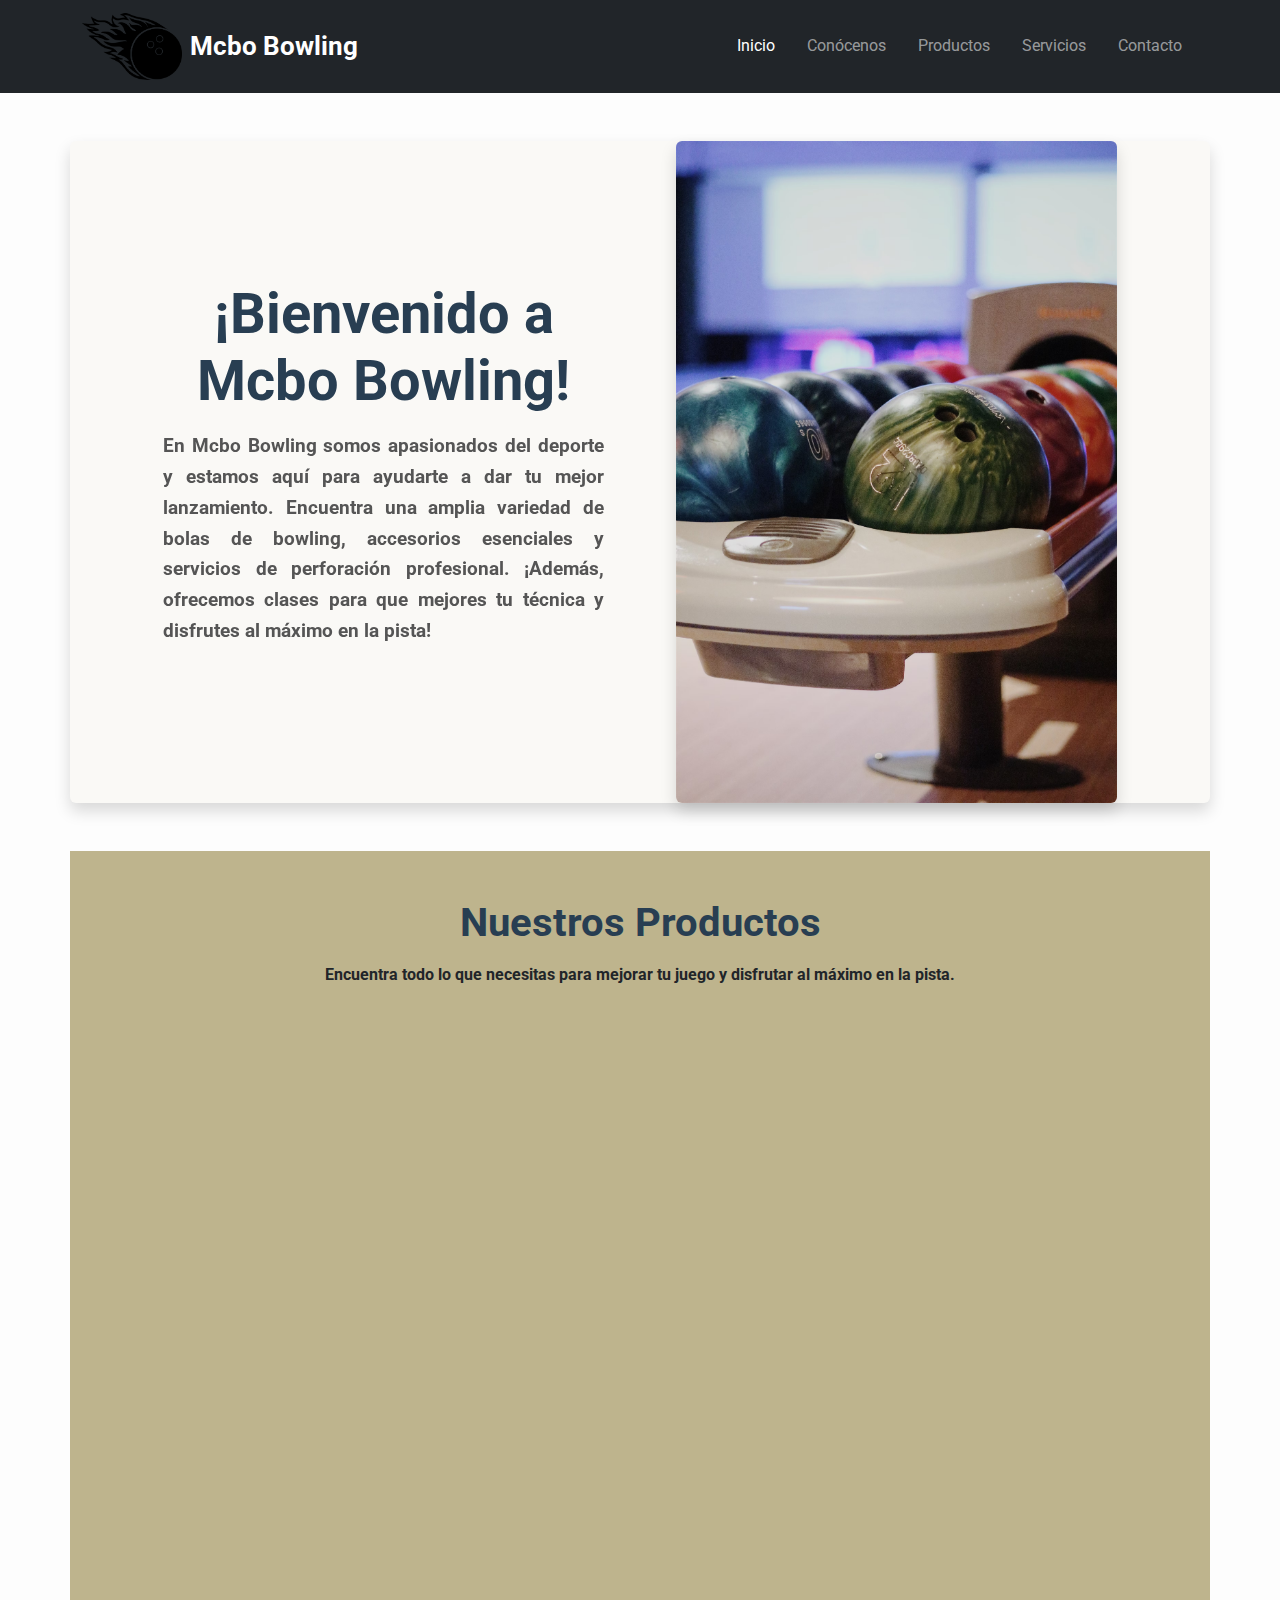
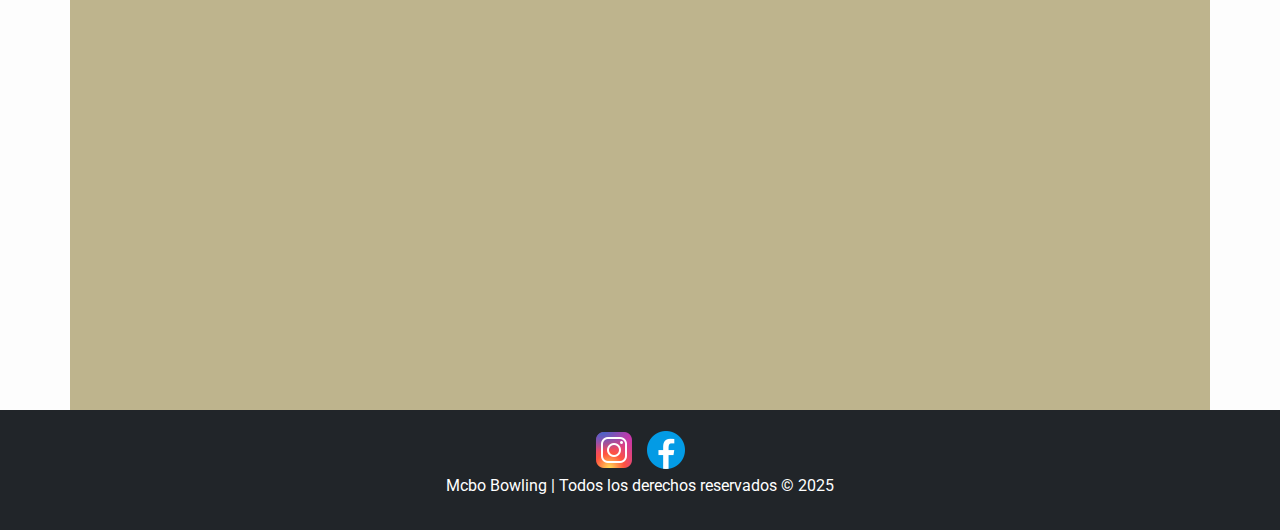
==== commit f407d9e9: "Implementación de nuevos estilos en general" ====
--- a/index.html
+++ b/index.html
@@ -21,30 +21,30 @@
 
 <body>
     <!-- Navbar -->
-    <nav class="navbar navbar-expand-lg navbar-light fixed-top border ">
-        <div class="container-fluid">
+    <nav class="navbar navbar-expand-lg navbar-dark bg-dark fixed-top">
+        <div class="container">
             <a class="navbar-brand d-flex align-items-center" href="#">
-                <img class="me-3" src="./img/logo.png" alt="logo">
-                Mcbo Bowling
+                <img src="../img/logo.png" alt="Mcbo Bowling Logo" class="me-2">
+                <span class="fw-bold">Mcbo Bowling</span>
             </a>
             <button class="navbar-toggler" type="button" data-bs-toggle="collapse" data-bs-target="#navbarNav" aria-controls="navbarNav" aria-expanded="false" aria-label="Toggle navigation">
                 <span class="navbar-toggler-icon"></span>
             </button>
-            <div class="collapse navbar-collapse text-center" id="navbarNav">
-                <ul class="navbar-nav w-100 d-flex justify-content-center">
-                    <li class="nav-item">
-                        <a class="nav-link active" aria-current="page" href="#">Inicio</a>
+            <div class="collapse navbar-collapse" id="navbarNav">
+                <ul class="navbar-nav ms-auto mb-2 mb-lg-0 text-center">
+                    <li class="nav-item mx-2">
+                        <a class="nav-link active" href="#">Inicio</a>
                     </li>
-                    <li class="nav-item">
-                        <a class="nav-link" href="./pages/conocenos.html">Cónocenos</a>
+                    <li class="nav-item mx-2">
+                        <a class="nav-link" href="./pages/conocenos.html">Conócenos</a>
                     </li>
-                    <li class="nav-item">
+                    <li class="nav-item mx-2">
                         <a class="nav-link" href="./pages/productos.html">Productos</a>
                     </li>
-                    <li class="nav-item">
-                        <a class="nav-link" href="./pages/servicios.html">Servicios</a>
+                    <li class="nav-item mx-2">
+                        <a class="nav-link"  href="./pages/servicios.html">Servicios</a>
                     </li>
-                    <li class="nav-item">
+                    <li class="nav-item mx-2">
                         <a class="nav-link" href="./pages/contactanos.html">Contacto</a>
                     </li>
                 </ul>
@@ -56,12 +56,12 @@
     <main>
         <!-- Hero -->
         <div class="container hero-container row my-5 mx-auto gap-5 justify-content-center align-items-center rounded shadow">
-            <div class="col-12 col-md-5 text-center justify-content-center hero-text">
+            <div class="col-12 col-md-5 text-center justify-content-center hero-text" data-aos="flip-left">
                 <h1 class="hero-title">¡Bienvenido a  Mcbo Bowling!</h1>
                 <p class="hero-paragraph">En Mcbo Bowling somos apasionados del deporte y estamos aquí para ayudarte a dar tu mejor lanzamiento. Encuentra una amplia variedad de bolas de bowling, accesorios esenciales y servicios de perforación profesional. ¡Además, ofrecemos clases para que mejores tu técnica y disfrutes al máximo en la pista!</p>
             </div>
             <div class="col-12 col-md-5 hero-image justify-content-end">
-                <img class="img-fluid rounded shadow" src="./img/hero-img.png" alt="hero image">
+                <img class="img-fluid rounded shadow" src="./img/hero-img.png" alt="hero image" data-aos="flip-right">
             </div>
         </div>
 
--- a/css/styles.css
+++ b/css/styles.css
@@ -13,16 +13,21 @@
   flex-direction: column;
 }
 
+header {
+  background-color: #beb48d;
+}
+
 main {
   flex: 1;
-}
-main h1, main h2, main h3 {
-  color: #283e52;
 }
 
 .btn {
   background-color: #275e5c;
   border: none;
+}
+
+h1, h2, h3 {
+  color: #283e52;
 }
 
 .hero-container .hero-text .hero-title, .products-section .products-title {
@@ -31,9 +36,6 @@
   margin-bottom: 1rem;
 }
 
-.navbar {
-  background-color: #FBF5DF;
-}
 .navbar .navbar-brand {
   font-size: 1.6rem;
 }
@@ -45,13 +47,6 @@
 .navbar img {
   width: 100px;
   height: auto;
-}
-
-.navbar-nav {
-  font-size: 1.2rem;
-}
-.navbar-nav .nav-item {
-  padding: 0 1rem;
 }
 
 .hero-container {
@@ -80,11 +75,12 @@
   font-size: 2.5rem;
 }
 
-.main-conocenos .conocenos-container img {
+header .conocenos-container img {
   width: 100%;
-  max-width: 400px;
+  max-width: 300px;
   height: auto;
 }
+
 .main-conocenos .mission-vision-container .card {
   background-color: #dfd6b5;
 }
@@ -102,11 +98,15 @@
 main .carousel-item {
   background-color: #adacb1;
 }
+main .products-margin {
+  margin-bottom: 2rem;
+}
 
-main .services-hero {
-  background-color: #beb48d;
+main .services-section h2 {
+  margin-top: 1.5rem;
 }
-main .pricing-section .card {
+
+.main-contact .form-container {
   background-color: #beb48d;
 }
 
